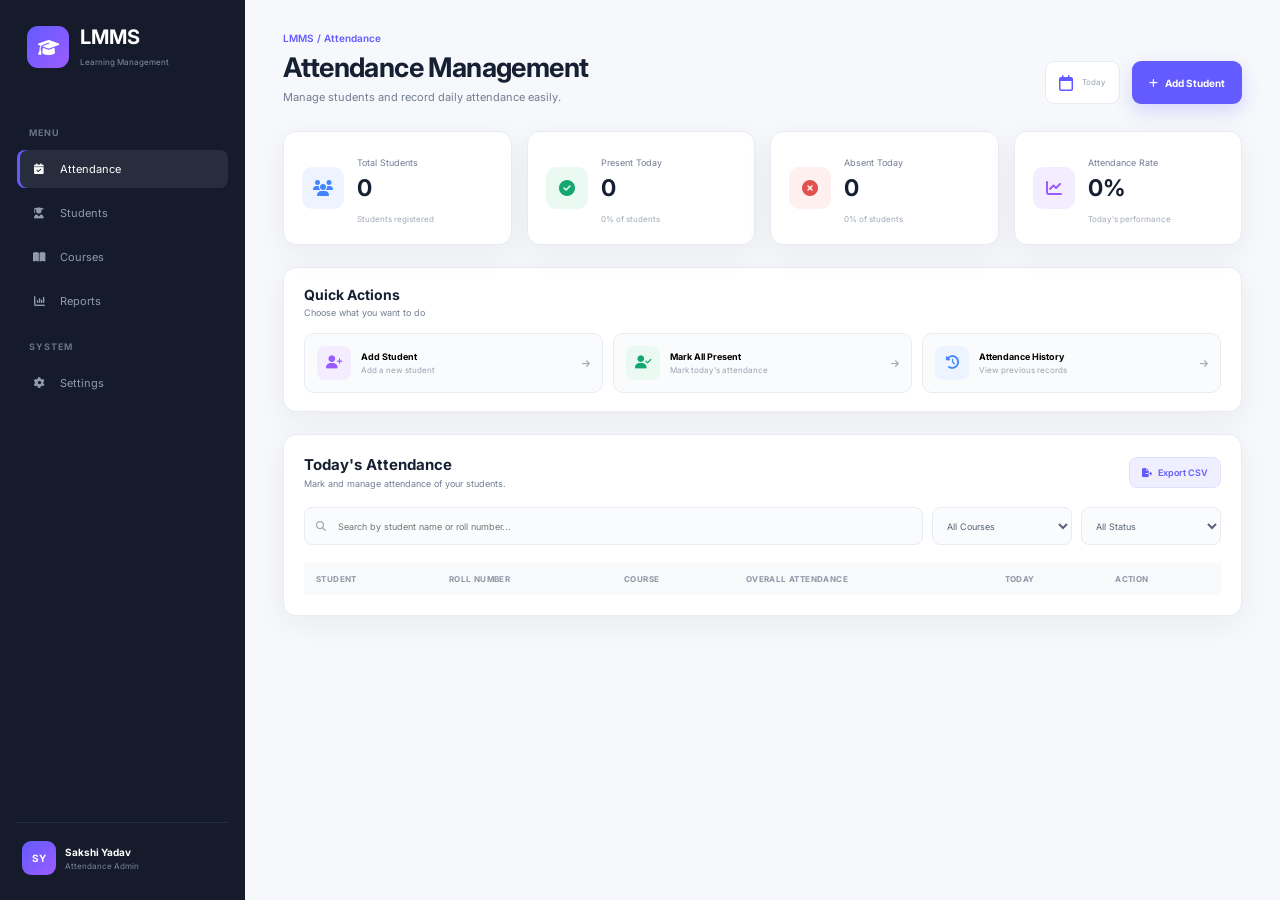
==== ATTENDANCE.html @ 0b127fdf "Add files via upload" ====
<!DOCTYPE html>
<html lang="en">
<head>
    <meta charset="UTF-8">
    <meta name="viewport" content="width=device-width, initial-scale=1.0">

    <title>LMMS - Attendance Management</title>

    <link rel="preconnect" href="https://fonts.googleapis.com">
    <link rel="preconnect" href="https://fonts.gstatic.com" crossorigin>

    <link href="https://fonts.googleapis.com/css2?family=Inter:wght@400;500;600;700;800&display=swap" rel="stylesheet">

    <link rel="stylesheet"
          href="https://cdnjs.cloudflare.com/ajax/libs/font-awesome/6.5.2/css/all.min.css">

    <link rel="stylesheet" href="ATTENDANCE.css">
</head>

<body>

<div class="layout">

    <!-- SIDEBAR -->

    <aside class="sidebar">

        <div class="logo">
            <div class="logo-icon">
                <i class="fa-solid fa-graduation-cap"></i>
            </div>

            <div>
                <h2>LMMS</h2>
                <span>Learning Management</span>
            </div>
        </div>

        <div class="menu-heading">MENU</div>

        <a href="#" class="nav active">
            <i class="fa-solid fa-calendar-check"></i>
            Attendance
        </a>

        <a href="#" class="nav">
            <i class="fa-solid fa-user-graduate"></i>
            Students
        </a>

        <a href="#" class="nav">
            <i class="fa-solid fa-book-open"></i>
            Courses
        </a>

        <a href="#" class="nav">
            <i class="fa-solid fa-chart-column"></i>
            Reports
        </a>

        <div class="menu-heading">SYSTEM</div>

        <a href="#" class="nav">
            <i class="fa-solid fa-gear"></i>
            Settings
        </a>

        <div class="sidebar-bottom">

            <div class="profile">
                <div class="profile-avatar">SY</div>

                <div>
                    <strong>Sakshi Yadav</strong>
                    <span>Attendance Admin</span>
                </div>
            </div>

        </div>

    </aside>


    <!-- MAIN -->

    <main class="main">

        <!-- HEADER -->

        <header class="header">

            <div>
                <p class="breadcrumb">
                    LMMS / Attendance
                </p>

                <h1>Attendance Management</h1>

                <p class="subtitle">
                    Manage students and record daily attendance easily.
                </p>
            </div>

            <div class="header-right">

                <div class="date-display">
                    <i class="fa-regular fa-calendar"></i>

                    <div>
                        <span>Today</span>
                        <strong id="currentDate"></strong>
                    </div>
                </div>

                <button class="add-btn" id="openAddStudent">
                    <i class="fa-solid fa-plus"></i>
                    Add Student
                </button>

            </div>

        </header>


        <!-- SUMMARY -->

        <section class="summary">

            <div class="summary-card">

                <div class="summary-icon blue">
                    <i class="fa-solid fa-users"></i>
                </div>

                <div>
                    <span>Total Students</span>
                    <h2 id="totalStudents">0</h2>
                    <small>Students registered</small>
                </div>

            </div>


            <div class="summary-card">

                <div class="summary-icon green">
                    <i class="fa-solid fa-circle-check"></i>
                </div>

                <div>
                    <span>Present Today</span>
                    <h2 id="presentStudents">0</h2>
                    <small id="presentPercent">0% of students</small>
                </div>

            </div>


            <div class="summary-card">

                <div class="summary-icon red">
                    <i class="fa-solid fa-circle-xmark"></i>
                </div>

                <div>
                    <span>Absent Today</span>
                    <h2 id="absentStudents">0</h2>
                    <small id="absentPercent">0% of students</small>
                </div>

            </div>


            <div class="summary-card">

                <div class="summary-icon purple">
                    <i class="fa-solid fa-chart-line"></i>
                </div>

                <div>
                    <span>Attendance Rate</span>
                    <h2 id="attendanceRate">0%</h2>
                    <small>Today's performance</small>
                </div>

            </div>

        </section>


        <!-- QUICK ACTIONS -->

        <section class="quick-section">

            <div>
                <h2>Quick Actions</h2>
                <p>Choose what you want to do</p>
            </div>

            <div class="quick-actions">

                <button class="quick-card" id="quickAdd">

                    <div class="quick-icon purple">
                        <i class="fa-solid fa-user-plus"></i>
                    </div>

                    <div>
                        <strong>Add Student</strong>
                        <span>Add a new student</span>
                    </div>

                    <i class="fa-solid fa-arrow-right"></i>

                </button>


                <button class="quick-card" id="markAllPresent">

                    <div class="quick-icon green">
                        <i class="fa-solid fa-user-check"></i>
                    </div>

                    <div>
                        <strong>Mark All Present</strong>
                        <span>Mark today's attendance</span>
                    </div>

                    <i class="fa-solid fa-arrow-right"></i>

                </button>


                <button class="quick-card" id="viewHistory">

                    <div class="quick-icon blue">
                        <i class="fa-solid fa-clock-rotate-left"></i>
                    </div>

                    <div>
                        <strong>Attendance History</strong>
                        <span>View previous records</span>
                    </div>

                    <i class="fa-solid fa-arrow-right"></i>

                </button>

            </div>

        </section>


        <!-- STUDENT ATTENDANCE -->

        <section class="attendance-section">

            <div class="section-header">

                <div>
                    <h2>Today's Attendance</h2>
                    <p>Mark and manage attendance of your students.</p>
                </div>

                <button class="export-btn" id="exportBtn">
                    <i class="fa-solid fa-file-export"></i>
                    Export CSV
                </button>

            </div>


            <!-- SEARCH -->

            <div class="tools">

                <div class="search">

                    <i class="fa-solid fa-magnifying-glass"></i>

                    <input
                        type="text"
                        id="search"
                        placeholder="Search by student name or roll number..."
                    >

                </div>

                <select id="courseFilter">

                    <option value="all">All Courses</option>
                    <option value="B.Tech CSE">B.Tech CSE</option>
                    <option value="B.Tech AIML">B.Tech AIML</option>
                    <option value="B.Tech IT">B.Tech IT</option>

                </select>

                <select id="statusFilter">

                    <option value="all">All Status</option>
                    <option value="present">Present</option>
                    <option value="absent">Absent</option>
                    <option value="pending">Not Marked</option>

                </select>

            </div>


            <!-- TABLE -->

            <div class="table-container">

                <table>

                    <thead>

                        <tr>
                            <th>STUDENT</th>
                            <th>ROLL NUMBER</th>
                            <th>COURSE</th>
                            <th>OVERALL ATTENDANCE</th>
                            <th>TODAY</th>
                            <th>ACTION</th>
                        </tr>

                    </thead>

                    <tbody id="studentTable">

                    </tbody>

                </table>


                <div class="empty" id="emptyState">

                    <div>
                        <i class="fa-solid fa-user-group"></i>
                    </div>

                    <h3>No students found</h3>

                    <p>Add a student to start managing attendance.</p>

                    <button id="emptyAdd">
                        <i class="fa-solid fa-plus"></i>
                        Add Student
                    </button>

                </div>

            </div>

        </section>

    </main>

</div>


<!-- ADD STUDENT MODAL -->

<div class="modal" id="studentModal">

    <div class="modal-box">

        <button class="close" id="closeModal">
            <i class="fa-solid fa-xmark"></i>
        </button>

        <div class="modal-header">

            <div class="modal-icon">
                <i class="fa-solid fa-user-plus"></i>
            </div>

            <div>
                <h2>Add New Student</h2>
                <p>Enter student details below.</p>
            </div>

        </div>


        <form id="studentForm">

            <div class="form-row">

                <div class="field">

                    <label>Student Name</label>

                    <input
                        type="text"
                        id="studentName"
                        placeholder="e.g. Rahul Kumar"
                        required
                    >

                </div>


                <div class="field">

                    <label>Roll Number</label>

                    <input
                        type="text"
                        id="rollNumber"
                        placeholder="e.g. CS-109"
                        required
                    >

                </div>

            </div>


            <div class="field">

                <label>Course</label>

                <select id="course" required>

                    <option value="">Select Course</option>
                    <option value="B.Tech CSE">B.Tech CSE</option>
                    <option value="B.Tech AIML">B.Tech AIML</option>
                    <option value="B.Tech IT">B.Tech IT</option>

                </select>

            </div>


            <div class="form-row">

                <div class="field">

                    <label>Email</label>

                    <input
                        type="email"
                        id="email"
                        placeholder="student@email.com"
                        required
                    >

                </div>


                <div class="field">

                    <label>Phone</label>

                    <input
                        type="tel"
                        id="phone"
                        placeholder="9876543210"
                        required
                    >

                </div>

            </div>


            <div class="form-buttons">

                <button type="button" class="cancel" id="cancelBtn">
                    Cancel
                </button>

                <button type="submit" class="save">
                    <i class="fa-solid fa-user-plus"></i>
                    Add Student
                </button>

            </div>

        </form>

    </div>

</div>


<!-- HISTORY MODAL -->

<div class="modal" id="historyModal">

    <div class="modal-box history-box">

        <button class="close" id="closeHistory">
            <i class="fa-solid fa-xmark"></i>
        </button>

        <div class="modal-header">

            <div class="modal-icon blue">
                <i class="fa-solid fa-clock-rotate-left"></i>
            </div>

            <div>
                <h2>Attendance History</h2>
                <p>Previous attendance records.</p>
            </div>

        </div>

        <div class="history-list">

            <div class="history-item">
                <span>28 Sep 2026</span>
                <strong>85% Attendance</strong>
            </div>

            <div class="history-item">
                <span>27 Sep 2026</span>
                <strong>88% Attendance</strong>
            </div>

            <div class="history-item">
                <span>26 Sep 2026</span>
                <strong>82% Attendance</strong>
            </div>

            <div class="history-item">
                <span>25 Sep 2026</span>
                <strong>91% Attendance</strong>
            </div>

        </div>

    </div>

</div>


<!-- TOAST -->

<div class="toast" id="toast">

    <i class="fa-solid fa-circle-check"></i>

    <span>Success</span>

</div>


<script src="script.js"></script>

</body>
</html>
---- ATTENDANCE.css ----
* {
    margin: 0;
    padding: 0;
    box-sizing: border-box;
}

:root {
    --primary: #635bff;
    --primary-light: #f0efff;

    --green: #16a673;
    --green-light: #eafaf3;

    --red: #e05252;
    --red-light: #fff0f0;

    --blue: #4385ff;
    --blue-light: #edf4ff;

    --purple: #9b5cff;
    --purple-light: #f4edff;

    --dark: #172033;
    --gray: #737d91;

    --border: #e8ecf2;
    --background: #f6f8fb;

    --shadow: 0 8px 30px rgba(30, 41, 59, 0.06);
}

body {
    font-family: "Inter", sans-serif;
    background: var(--background);
    color: var(--dark);
}

button,
input,
select {
    font-family: inherit;
}

button {
    cursor: pointer;
}

.layout {
    display: flex;
    min-height: 100vh;
}


/* SIDEBAR */

.sidebar {
    width: 245px;
    background: #151b2b;
    color: white;
    padding: 25px 17px;
    position: fixed;
    left: 0;
    top: 0;
    bottom: 0;
    display: flex;
    flex-direction: column;
}

.logo {
    display: flex;
    align-items: center;
    gap: 11px;
    padding: 0 10px;
    margin-bottom: 40px;
}

.logo-icon {
    width: 42px;
    height: 42px;
    border-radius: 11px;
    display: grid;
    place-items: center;
    background: linear-gradient(
        135deg,
        #635bff,
        #9b5cff
    );
    font-size: 17px;
}

.logo h2 {
    font-size: 20px;
}

.logo span {
    color: #8791a6;
    font-size: 8px;
}

.menu-heading {
    color: #687288;
    font-size: 9px;
    font-weight: 700;
    letter-spacing: 1px;
    margin: 18px 12px 9px;
}

.nav {
    text-decoration: none;
    color: #929bad;
    padding: 12px 13px;
    margin: 3px 0;
    border-radius: 8px;
    display: flex;
    align-items: center;
    gap: 12px;
    font-size: 11px;
    transition: .2s;
}

.nav i {
    width: 18px;
    text-align: center;
}

.nav:hover,
.nav.active {
    background: rgba(255,255,255,.08);
    color: white;
}

.nav.active {
    box-shadow: inset 3px 0 var(--primary);
}

.sidebar-bottom {
    margin-top: auto;
}

.profile {
    border-top: 1px solid #272e40;
    padding: 18px 5px 0;
    display: flex;
    align-items: center;
    gap: 9px;
}

.profile-avatar {
    width: 34px;
    height: 34px;
    border-radius: 9px;
    display: grid;
    place-items: center;
    background: linear-gradient(135deg,#635bff,#9b5cff);
    font-size: 10px;
    font-weight: 700;
}

.profile strong {
    display: block;
    font-size: 10px;
}

.profile span {
    display: block;
    color: #7d879b;
    font-size: 8px;
    margin-top: 3px;
}


/* MAIN */

.main {
    margin-left: 245px;
    width: calc(100% - 245px);
    padding: 32px 38px;
}

.header {
    display: flex;
    justify-content: space-between;
    align-items: flex-end;
    margin-bottom: 27px;
}

.breadcrumb {
    color: var(--primary);
    font-size: 10px;
    font-weight: 600;
    margin-bottom: 7px;
}

.header h1 {
    font-size: 27px;
    letter-spacing: -.6px;
}

.subtitle {
    color: var(--gray);
    font-size: 11px;
    margin-top: 6px;
}

.header-right {
    display: flex;
    align-items: center;
    gap: 12px;
}

.date-display {
    height: 43px;
    background: white;
    border: 1px solid var(--border);
    border-radius: 9px;
    padding: 0 13px;
    display: flex;
    align-items: center;
    gap: 9px;
}

.date-display > i {
    color: var(--primary);
}

.date-display span {
    display: block;
    color: #9ba3b2;
    font-size: 8px;
}

.date-display strong {
    display: block;
    font-size: 9px;
    margin-top: 2px;
}

.add-btn {
    height: 43px;
    padding: 0 17px;
    border: 0;
    border-radius: 9px;
    background: var(--primary);
    color: white;
    font-size: 10px;
    font-weight: 700;
    box-shadow: 0 7px 18px rgba(99,91,255,.22);
}

.add-btn i {
    margin-right: 5px;
}


/* SUMMARY */

.summary {
    display: grid;
    grid-template-columns: repeat(4, 1fr);
    gap: 15px;
    margin-bottom: 22px;
}

.summary-card {
    background: white;
    border: 1px solid var(--border);
    border-radius: 13px;
    padding: 18px;
    display: flex;
    gap: 13px;
    align-items: center;
    box-shadow: var(--shadow);
}

.summary-icon {
    width: 42px;
    height: 42px;
    flex-shrink: 0;
    display: grid;
    place-items: center;
    border-radius: 10px;
}

.summary-icon.blue {
    color: var(--blue);
    background: var(--blue-light);
}

.summary-icon.green {
    color: var(--green);
    background: var(--green-light);
}

.summary-icon.red {
    color: var(--red);
    background: var(--red-light);
}

.summary-icon.purple {
    color: var(--purple);
    background: var(--purple-light);
}

.summary-card span {
    color: var(--gray);
    font-size: 9px;
}

.summary-card h2 {
    font-size: 23px;
    margin: 4px 0;
}

.summary-card small {
    color: #a0a8b7;
    font-size: 8px;
}


/* QUICK ACTIONS */

.quick-section {
    background: white;
    border: 1px solid var(--border);
    border-radius: 13px;
    padding: 18px 20px;
    margin-bottom: 22px;
    box-shadow: var(--shadow);
}

.quick-section h2 {
    font-size: 14px;
}

.quick-section > div:first-child p {
    color: var(--gray);
    font-size: 9px;
    margin-top: 4px;
}

.quick-actions {
    display: grid;
    grid-template-columns: repeat(3, 1fr);
    gap: 10px;
    margin-top: 15px;
}

.quick-card {
    border: 1px solid var(--border);
    background: #fafbfc;
    border-radius: 10px;
    padding: 12px;
    display: flex;
    align-items: center;
    gap: 10px;
    text-align: left;
    transition: .2s;
}

.quick-card:hover {
    border-color: #cfcaff;
    background: #faf9ff;
    transform: translateY(-2px);
}

.quick-card > i {
    margin-left: auto;
    color: #a1a8b6;
    font-size: 9px;
}

.quick-icon {
    width: 34px;
    height: 34px;
    border-radius: 8px;
    display: grid;
    place-items: center;
    flex-shrink: 0;
}

.quick-icon.purple {
    color: var(--purple);
    background: var(--purple-light);
}

.quick-icon.green {
    color: var(--green);
    background: var(--green-light);
}

.quick-icon.blue {
    color: var(--blue);
    background: var(--blue-light);
}

.quick-card strong {
    display: block;
    font-size: 9px;
}

.quick-card span {
    display: block;
    color: #9aa2b1;
    font-size: 8px;
    margin-top: 3px;
}


/* ATTENDANCE */

.attendance-section {
    background: white;
    border: 1px solid var(--border);
    border-radius: 13px;
    padding: 20px;
    box-shadow: var(--shadow);
}

.section-header {
    display: flex;
    justify-content: space-between;
    align-items: center;
}

.section-header h2 {
    font-size: 15px;
}

.section-header p {
    color: var(--gray);
    font-size: 9px;
    margin-top: 4px;
}

.export-btn {
    border: 1px solid #e3e0ff;
    color: var(--primary);
    background: var(--primary-light);
    padding: 9px 12px;
    border-radius: 8px;
    font-size: 9px;
    font-weight: 600;
}

.export-btn i {
    margin-right: 4px;
}

.tools {
    display: flex;
    gap: 9px;
    margin: 18px 0;
}

.search {
    flex: 1;
    position: relative;
}

.search i {
    position: absolute;
    left: 12px;
    top: 50%;
    transform: translateY(-50%);
    color: #9da5b4;
    font-size: 10px;
}

.search input,
.tools select {
    width: 100%;
    height: 38px;
    border: 1px solid var(--border);
    background: #fafbfc;
    border-radius: 8px;
    outline: none;
    font-size: 9px;
    color: #596376;
}

.search input {
    padding: 0 12px 0 33px;
}

.tools select {
    width: 140px;
    padding: 0 10px;
}

.search input:focus,
.tools select:focus {
    border-color: var(--primary);
    background: white;
}


/* TABLE */

.table-container {
    overflow-x: auto;
}

table {
    width: 100%;
    min-width: 800px;
    border-collapse: collapse;
}

thead {
    background: #f8f9fb;
}

th {
    text-align: left;
    padding: 11px 12px;
    color: #8d96a6;
    font-size: 8px;
    letter-spacing: .4px;
}

td {
    padding: 13px 12px;
    border-bottom: 1px solid #f0f2f5;
    font-size: 9px;
}

.student {
    display: flex;
    align-items: center;
    gap: 9px;
}

.student-avatar {
    width: 32px;
    height: 32px;
    display: grid;
    place-items: center;
    border-radius: 9px;
    background: linear-gradient(135deg,#635bff,#9b5cff);
    color: white;
    font-size: 8px;
    font-weight: 700;
}

.student strong {
    display: block;
    font-size: 9px;
}

.student span {
    display: block;
    color: #a0a8b7;
    font-size: 7px;
    margin-top: 3px;
}

.course {
    color: #697386;
}

.attendance-number {
    display: flex;
    justify-content: space-between;
    width: 100px;
    margin-bottom: 4px;
    font-size: 8px;
}

.progress {
    width: 100px;
    height: 5px;
    background: #edf0f4;
    border-radius: 10px;
    overflow: hidden;
}

.progress span {
    display: block;
    height: 100%;
    border-radius: 10px;
    background: var(--primary);
}

.status-buttons {
    display: flex;
    gap: 5px;
}

.status-btn {
    border: 0;
    padding: 6px 8px;
    border-radius: 6px;
    font-size: 8px;
    font-weight: 600;
}

.present {
    background: var(--green-light);
    color: var(--green);
}

.absent {
    background: var(--red-light);
    color: var(--red);
}

.status-btn.active {
    box-shadow: inset 0 0 0 1px currentColor;
}

.delete-btn {
    width: 28px;
    height: 28px;
    border: 0;
    border-radius: 7px;
    background: #fff1f1;
    color: var(--red);
}

.delete-btn:hover {
    background: var(--red);
    color: white;
}


/* EMPTY */

.empty {
    display: none;
    text-align: center;
    padding: 55px 20px;
}

.empty.show {
    display: block;
}

.empty > div {
    width: 55px;
    height: 55px;
    border-radius: 50%;
    margin: auto;
    display: grid;
    place-items: center;
    background: var(--primary-light);
    color: var(--primary);
}

.empty h3 {
    font-size: 13px;
    margin-top: 12px;
}

.empty p {
    color: var(--gray);
    font-size: 9px;
    margin: 5px 0 13px;
}

.empty button {
    border: 0;
    background: var(--primary);
    color: white;
    padding: 9px 14px;
    border-radius: 7px;
    font-size: 9px;
}


/* MODAL */

.modal {
    position: fixed;
    inset: 0;
    background: rgba(17,24,39,.55);
    backdrop-filter: blur(4px);
    display: none;
    place-items: center;
    z-index: 1000;
    padding: 20px;
}

.modal.show {
    display: grid;
}

.modal-box {
    width: 500px;
    max-width: 100%;
    background: white;
    border-radius: 15px;
    padding: 25px;
    position: relative;
    box-shadow: 0 20px 60px rgba(0,0,0,.18);
    animation: modal .2s ease;
}

@keyframes modal {

    from {
        opacity: 0;
        transform: translateY(10px) scale(.98);
    }

    to {
        opacity: 1;
        transform: translateY(0) scale(1);
    }
}

.close {
    position: absolute;
    right: 17px;
    top: 17px;
    width: 30px;
    height: 30px;
    border: 0;
    border-radius: 7px;
    background: #f3f4f7;
    color: #687386;
}

.modal-header {
    display: flex;
    align-items: center;
    gap: 12px;
    margin-bottom: 22px;
}

.modal-icon {
    width: 43px;
    height: 43px;
    display: grid;
    place-items: center;
    border-radius: 10px;
    background: var(--primary-light);
    color: var(--primary);
}

.modal-header h2 {
    font-size: 17px;
}

.modal-header p {
    color: var(--gray);
    font-size: 9px;
    margin-top: 4px;
}

.form-row {
    display: grid;
    grid-template-columns: 1fr 1fr;
    gap: 12px;
}

.field {
    margin-bottom: 14px;
}

.field label {
    display: block;
    font-size: 9px;
    font-weight: 600;
    color: #4e586b;
    margin-bottom: 6px;
}

.field input,
.field select {
    width: 100%;
    height: 39px;
    border: 1px solid var(--border);
    border-radius: 8px;
    padding: 0 11px;
    outline: none;
    font-size: 9px;
    color: #4c5668;
}

.field input:focus,
.field select:focus {
    border-color: var(--primary);
}

.form-buttons {
    display: flex;
    justify-content: flex-end;
    gap: 8px;
    margin-top: 10px;
}

.form-buttons button {
    height: 38px;
    padding: 0 15px;
    border-radius: 8px;
    font-size: 9px;
    font-weight: 600;
}

.cancel {
    border: 1px solid var(--border);
    background: white;
    color: #697386;
}

.save {
    border: 0;
    background: var(--primary);
    color: white;
}

.history-list {
    display: flex;
    flex-direction: column;
    gap: 8px;
}

.history-item {
    display: flex;
    justify-content: space-between;
    align-items: center;
    padding: 13px;
    background: #f8f9fb;
    border-radius: 8px;
    font-size: 9px;
}

.history-item span {
    color: var(--gray);
}

.history-item strong {
    color: var(--green);
}


/* TOAST */

.toast {
    position: fixed;
    right: 25px;
    bottom: 25px;
    background: #172033;
    color: white;
    padding: 12px 17px;
    border-radius: 9px;
    font-size: 9px;
    display: flex;
    align-items: center;
    gap: 8px;
    transform: translateY(80px);
    opacity: 0;
    transition: .3s;
    z-index: 2000;
}

.toast.show {
    transform: translateY(0);
    opacity: 1;
}

.toast i {
    color: #22c78a;
}


/* RESPONSIVE */

@media(max-width: 1100px) {

    .summary {
        grid-template-columns: repeat(2, 1fr);
    }

    .quick-actions {
        grid-template-columns: 1fr;
    }
}

@media(max-width: 800px) {

    .sidebar {
        display: none;
    }

    .main {
        margin-left: 0;
        width: 100%;
        padding: 20px;
    }

    .header {
        flex-direction: column;
        align-items: flex-start;
        gap: 15px;
    }

    .header-right {
        width: 100%;
    }

    .date-display,
    .add-btn {
        flex: 1;
    }
}

@media(max-width: 550px) {

    .main {
        padding: 13px;
    }

    .summary {
        grid-template-columns: 1fr;
    }

    .tools {
        flex-direction: column;
    }

    .tools select {
        width: 100%;
    }

    .form-row {
        grid-template-columns: 1fr;
        gap: 0;
    }

    .section-header {
        align-items: flex-start;
        gap: 10px;
    }

    .header-right {
        flex-direction: column;
    }

    .date-display,
    .add-btn {
        width: 100%;
    }
}
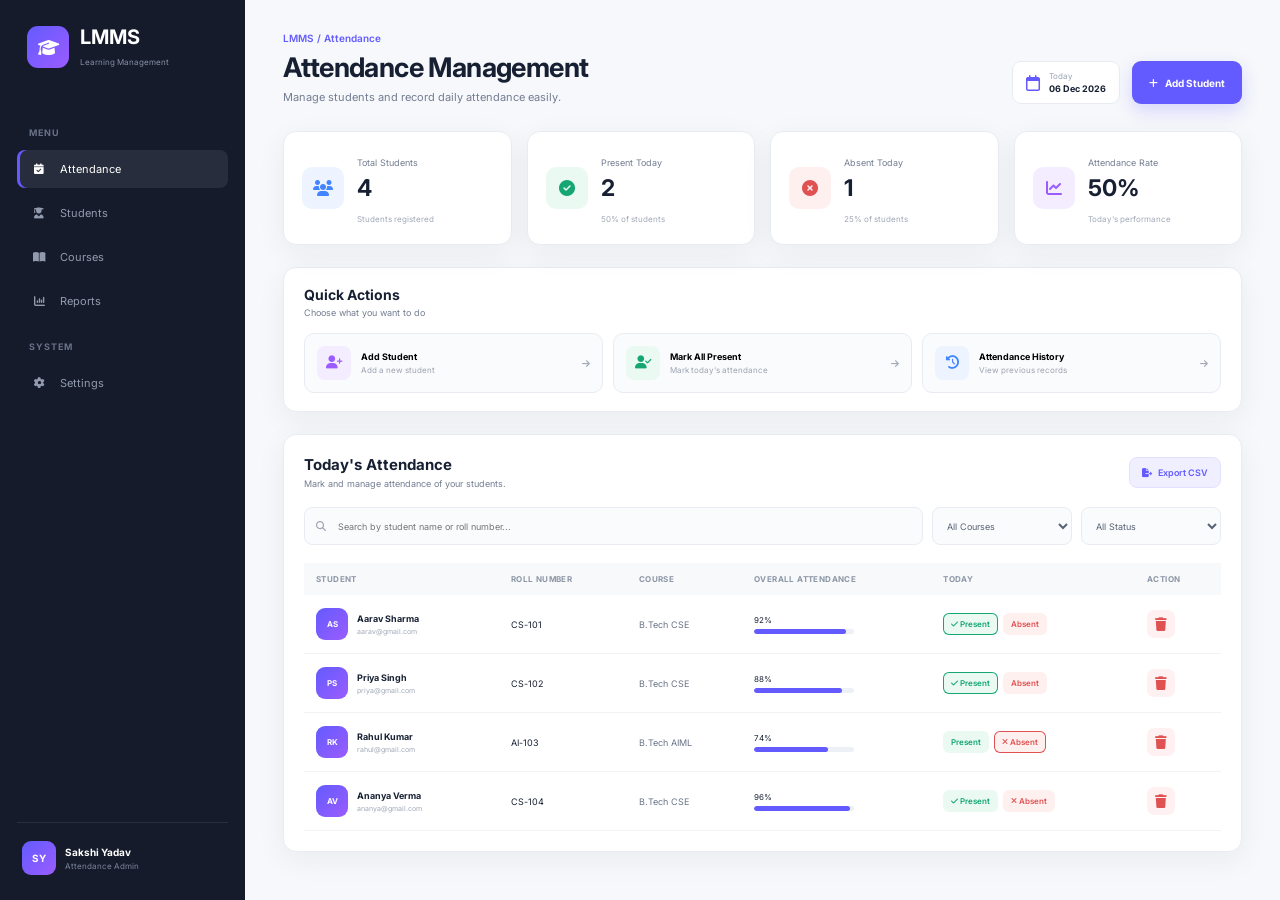
==== commit 73004b6c: "Add files via upload" ====
--- a/ATTENDANCE.html
+++ b/ATTENDANCE.html
@@ -548,7 +548,7 @@
 </div>
 
 
-<script src="script.js"></script>
+<script src="ATTENDANCE.js"></script>
 
 </body>
 </html>
